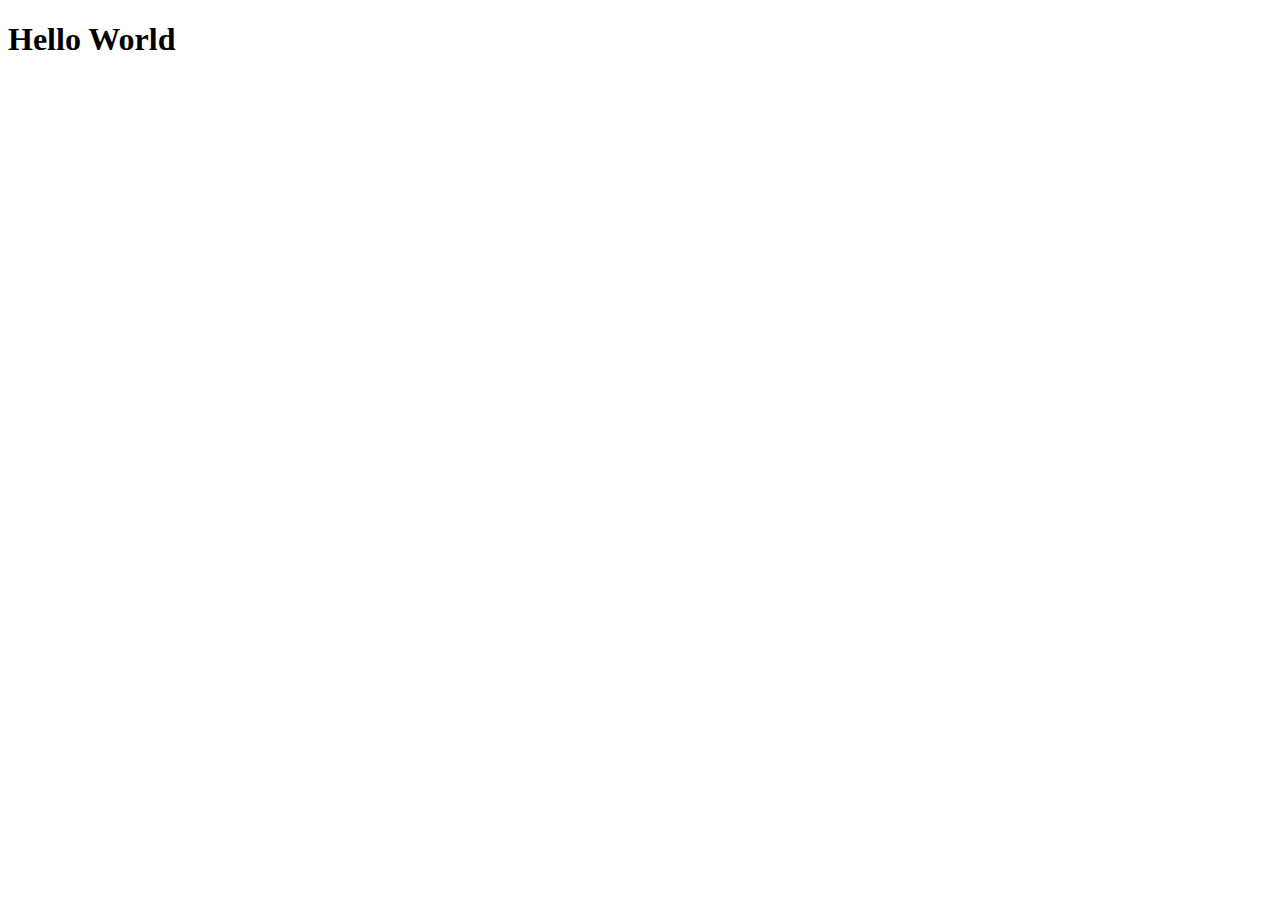
==== rename.html @ 617a8c75 "lv1" ====
<!DOCTYPE html>
<html lang="en">
<head>
    <meta charset="UTF-8">
    <meta name="viewport" content="width=device-width, initial-scale=1.0">
    <title>テスト</title>
</head>
<body>
    <h1>Hello World</h1>
</body>
</html>
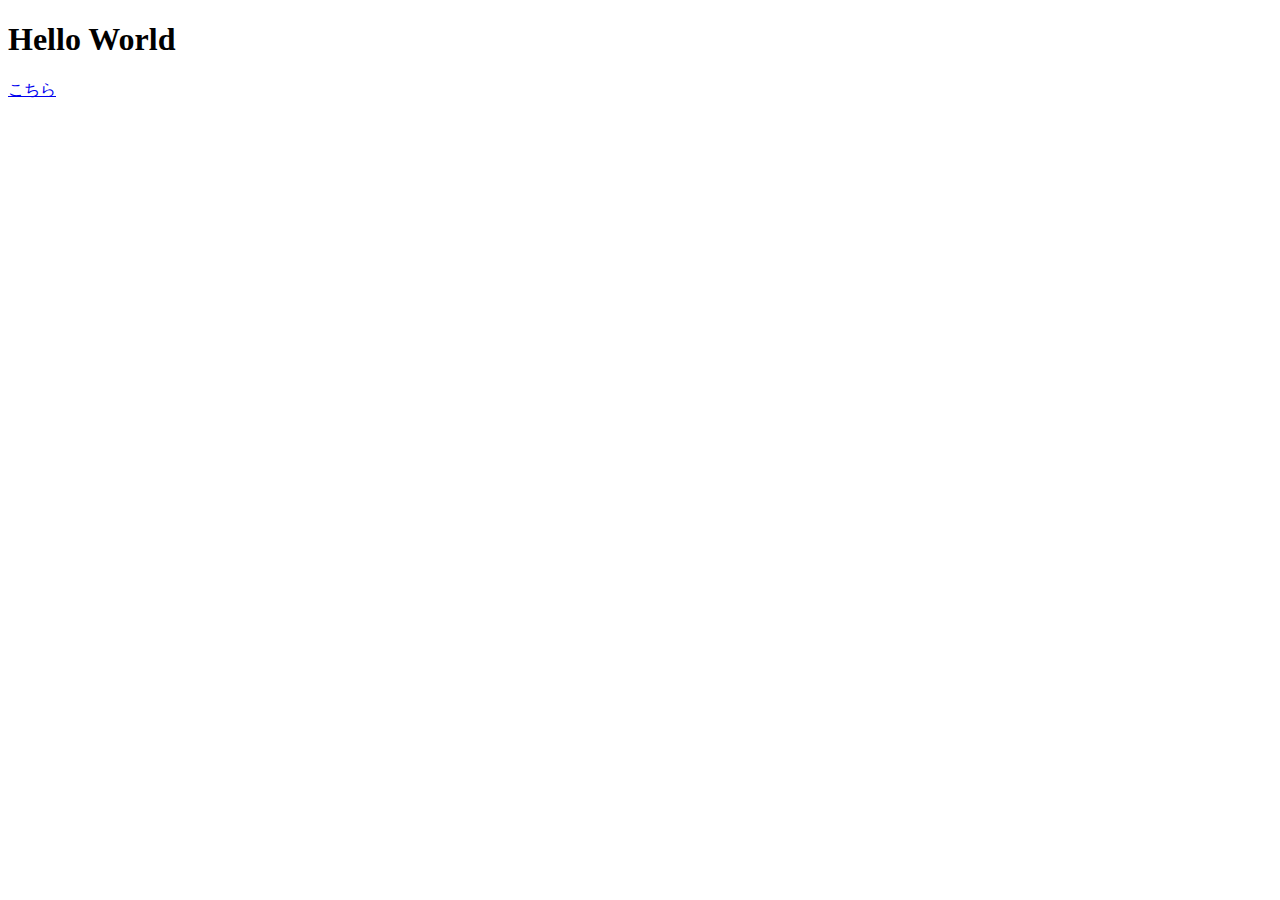
==== commit 6775698e: "lv1" ====
--- a/rename.html
+++ b/rename.html
@@ -7,5 +7,6 @@
 </head>
 <body>
     <h1>Hello World</h1>
+    <a href="lv_1_HP/index.html">こちら</a>
 </body>
 </html>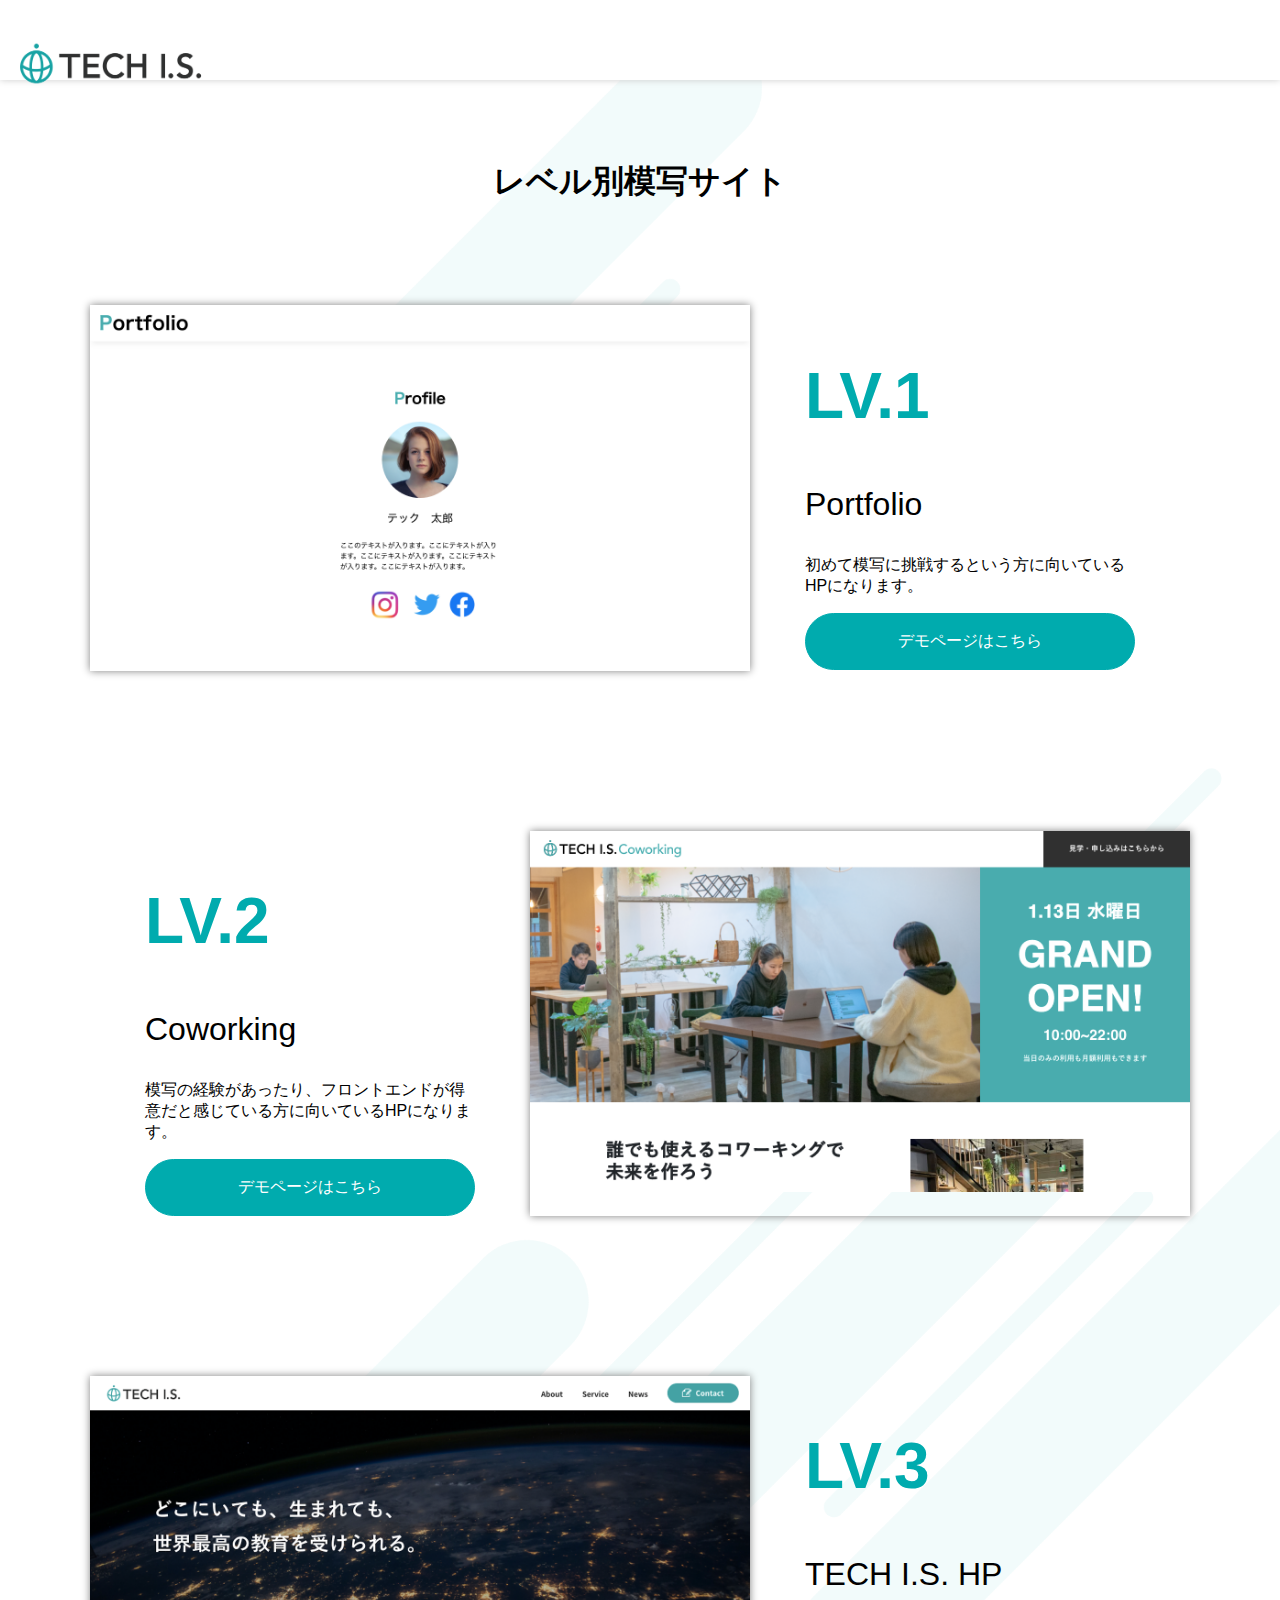
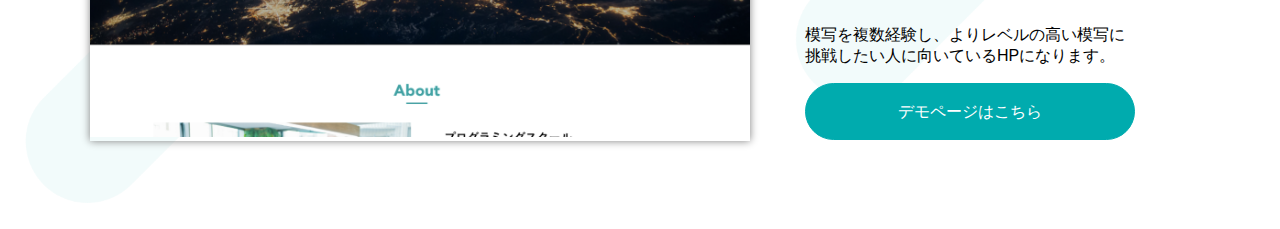
==== commit 20f0b564: "complete!" ====
--- a/rename.html
+++ b/rename.html
@@ -3,10 +3,83 @@
 <head>
     <meta charset="UTF-8">
     <meta name="viewport" content="width=device-width, initial-scale=1.0">
-    <title>テスト</title>
+    <!-- ORG CSS -->
+    <link rel="stylesheet" href="style.css">
+    <!-- Bootstarap -->
+    <link href="https://cdn.jsdelivr.net/npm/bootstrap@5.0.0-beta1/dist/css/bootstrap.min.css" rel="stylesheet" integrity="sha384-giJF6kkoqNQ00vy+HMDP7azOuL0xtbfIcaT9wjKHr8RbDVddVHyTfAAsrekwKmP1" crossorigin="anonymous">
+    <!-- font-family -->
+    <link rel="preconnect" href="https://fonts.gstatic.com">
+    <link href="https://fonts.googleapis.com/css2?family=Sawarabi+Gothic&display=swap" rel="stylesheet">
+
+    <title>模写一覧</title>
 </head>
 <body>
-    <h1>Hello World</h1>
-    <a href="lv_1_HP/index.html">こちら</a>
+    <header class="header">
+        <h1 class="logo">
+            <img src="img/logo.png" alt="テックアイエスロゴ">
+        </h1>
+    </header>
+    <div class="main-wrapper">
+        <div class="title-wrapper">
+            <h1>レベル別模写サイト</h1>
+        </div>
+        <div class="content-wrapper">
+            <div class="hp-item">
+                <div class="hp-img">
+                    <a href="lv_1_HP/index.html">
+                        <img src="img/lv1.png" alt="lv1_HP">
+                    </a>
+                </div>
+                <div class="hp-sentence">
+                    <h2 class="hp-lv">LV.1</h2>
+                    <p class="hp-txt-b">Portfolio</p>
+                    <p class="hp-txt">初めて模写に挑戦するという方に向いているHPになります。</p>
+                    <a href="lv_1_HP/index.html">
+                        <div class="button">
+                            <p>デモページはこちら</p>
+                        </div>
+                    </a>
+                </div>
+                
+            </div>
+
+            <div class="hp-item">
+                <div class="hp-sentence">
+                    <h2 class="hp-lv">LV.2</h2>
+                    <p class="hp-txt-b">Coworking</p>
+                    <p class="hp-txt">模写の経験があったり、フロントエンドが得意だと感じている方に向いているHPになります。</p>
+                    <a href="https://techis.jp/lp-coworking/coworking.html">
+                        <div class="button">
+                            <p>デモページはこちら</p>
+                        </div>
+                    </a>
+                </div>
+                <div class="hp-img">
+                    <a href="https://techis.jp/lp-coworking/coworking.html">
+                        <img src="img/lv2.png" alt="lv2_HP">
+                    </a>
+                </div>
+            </div>
+
+            <div class="hp-item">
+                <div class="hp-img">
+                    <a href="lv_1_HP/index.html">
+                        <img src="img/lv3.png" alt="lv2_HP">
+                    </a>
+                </div>
+                <div class="hp-sentence">
+                    <h2 class="hp-lv">LV.3</h2>
+                    <p class="hp-txt-b">TECH I.S. HP</p>
+                    <p class="hp-txt">模写を複数経験し、よりレベルの高い模写に挑戦したい人に向いているHPになります。</p>
+                    <a href="lv_1_HP/index.html">
+                        <div class="button">
+                            <p>デモページはこちら</p>
+                        </div>
+                    </a>
+                </div>
+            </div>
+        </div>
+    </div>
+
 </body>
 </html>--- a/style.css
+++ b/style.css
@@ -0,0 +1,94 @@
+body{
+    font-family: YuGothic,'Yu Gothic',sans-serif;
+    background-image: url(img/back.png);
+    background-size: cover;
+}
+
+.header{
+    box-shadow: #ccc 0 0px 7px;
+    background-color: #fff;
+    height: 80px;
+    position: fixed;
+    top: 0;
+    right: 0;
+    left: 0;
+    z-index: 999;
+}
+
+.logo{
+    width: 191px;
+}
+
+.logo img{
+    width: 100%;
+    margin: 15px;
+}
+
+.main-wrapper{
+    max-width: 1100px;
+    width: 100%;
+    margin: 0 auto;
+    margin-top: 160px;
+}
+
+.title-wrapper{
+    text-align: center;
+}
+
+.title-wrapper h1{
+    font-weight: 700;
+}
+
+.hp-item{
+    display: flex;
+    padding: 80px 0;
+}
+
+.hp-img{
+    width: 60%;
+    box-shadow: 0 0 8px gray;
+}
+
+.hp-img img{
+    width: 100%;
+}
+
+.hp-sentence{
+    width: 30%;
+    margin: 0 auto;
+}
+
+.hp-lv{
+    color: #00abae;
+    font-size: 4rem;
+    font-weight: 700;
+}
+
+.hp-txt-b{
+    font-size: 2rem;
+    font-weight: 500;
+}
+
+.button{
+    border: 1px solid #00abae;
+    background: #00abae;
+    height: 55px;
+    border-radius: 30px;
+    position: relative;
+    transition: background-color 1s;
+}
+
+.button p{
+    color: white;
+    position: absolute;
+    top: 50%;
+    left: 50%;
+    transform: translateY(-50%) translateX(-50%);
+    -webkit- transform: translateY(-50%) translateX(-50%);
+    margin: auto;
+}
+
+.button:hover{
+    background: #6cd9db;
+    border: 1px solid #6cd9db;
+}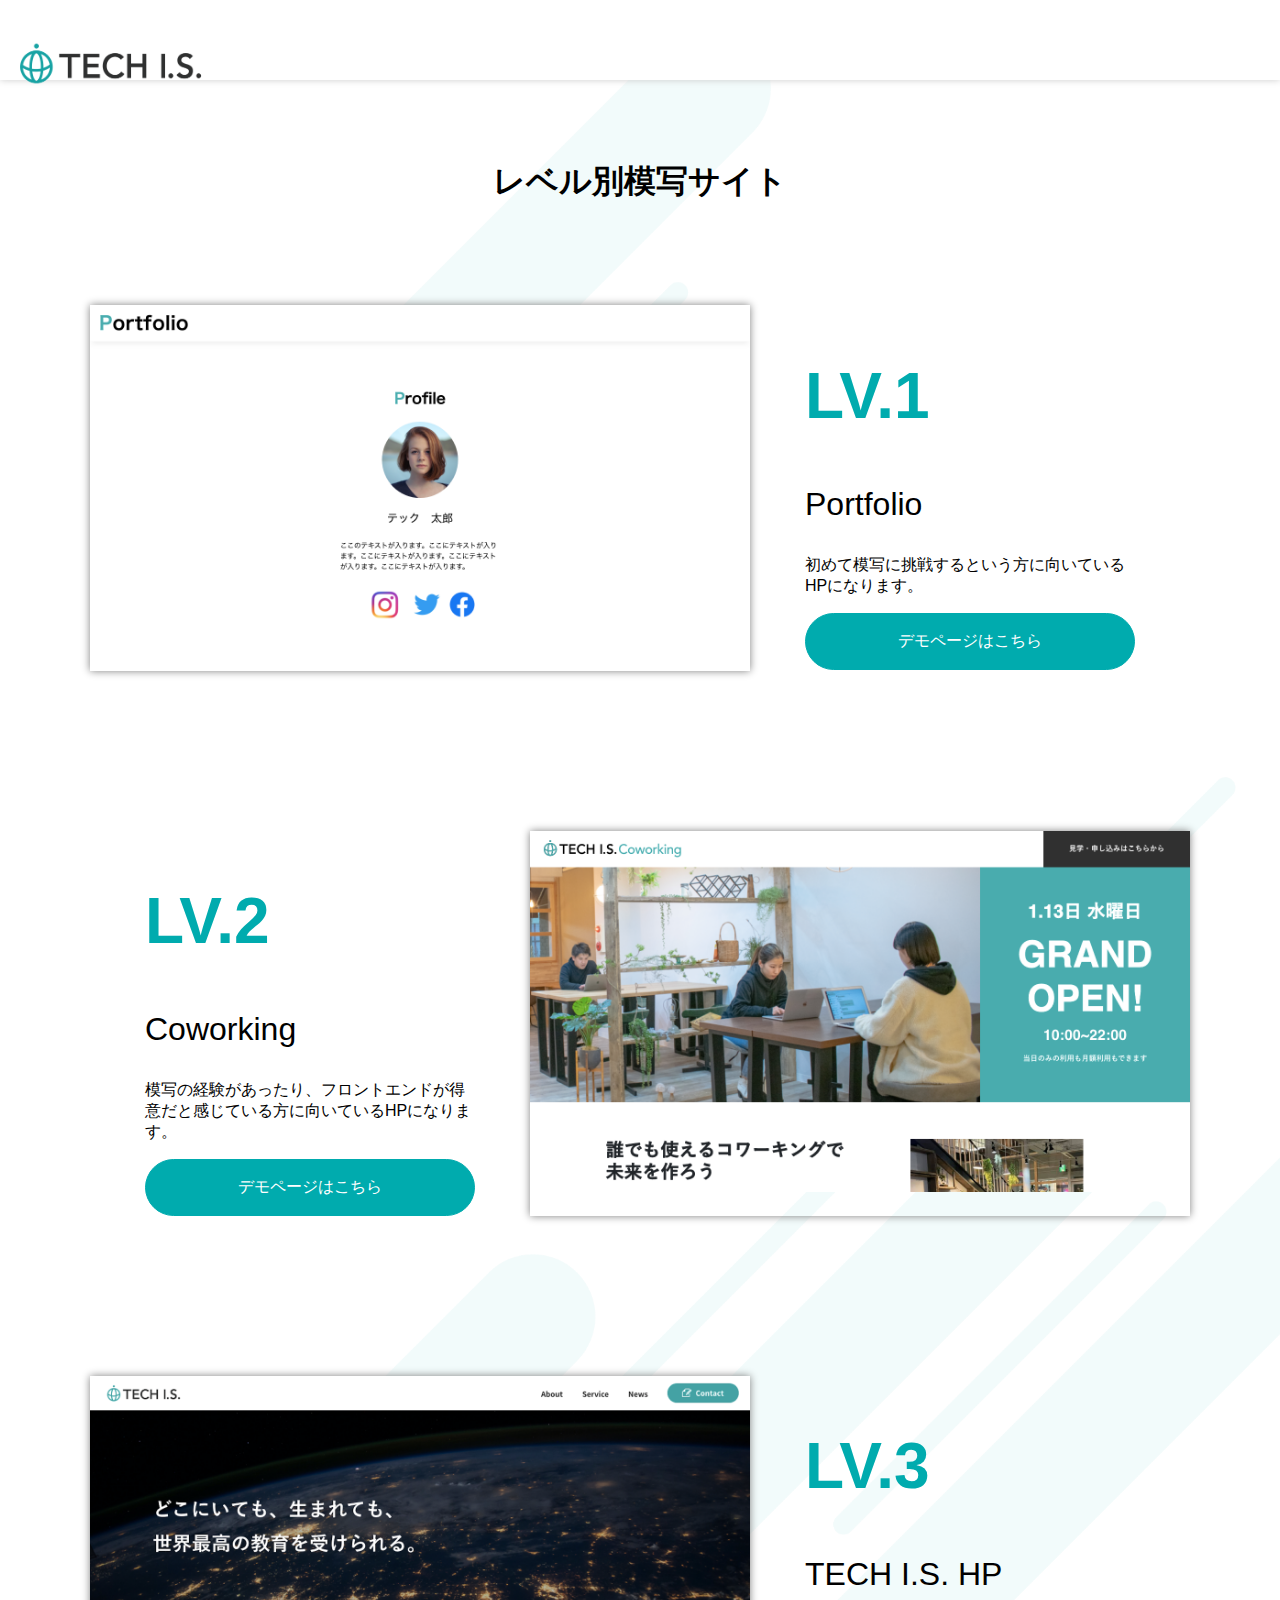
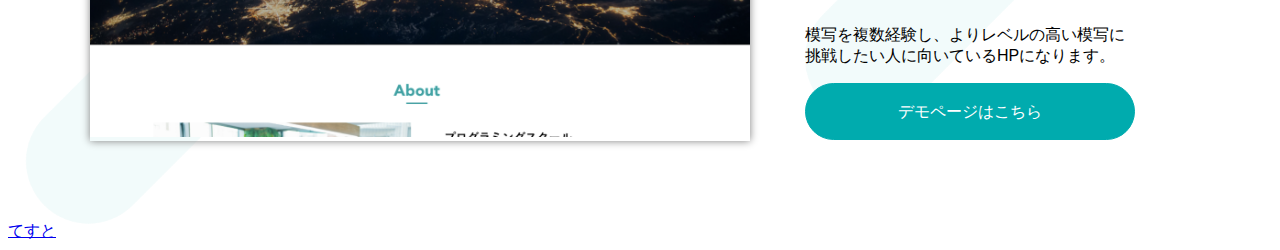
==== commit c06f6d5d: "test" ====
--- a/rename.html
+++ b/rename.html
@@ -80,6 +80,6 @@
             </div>
         </div>
     </div>
-
+<a href="wordpress-heroku-master">てすと</a>
 </body>
 </html>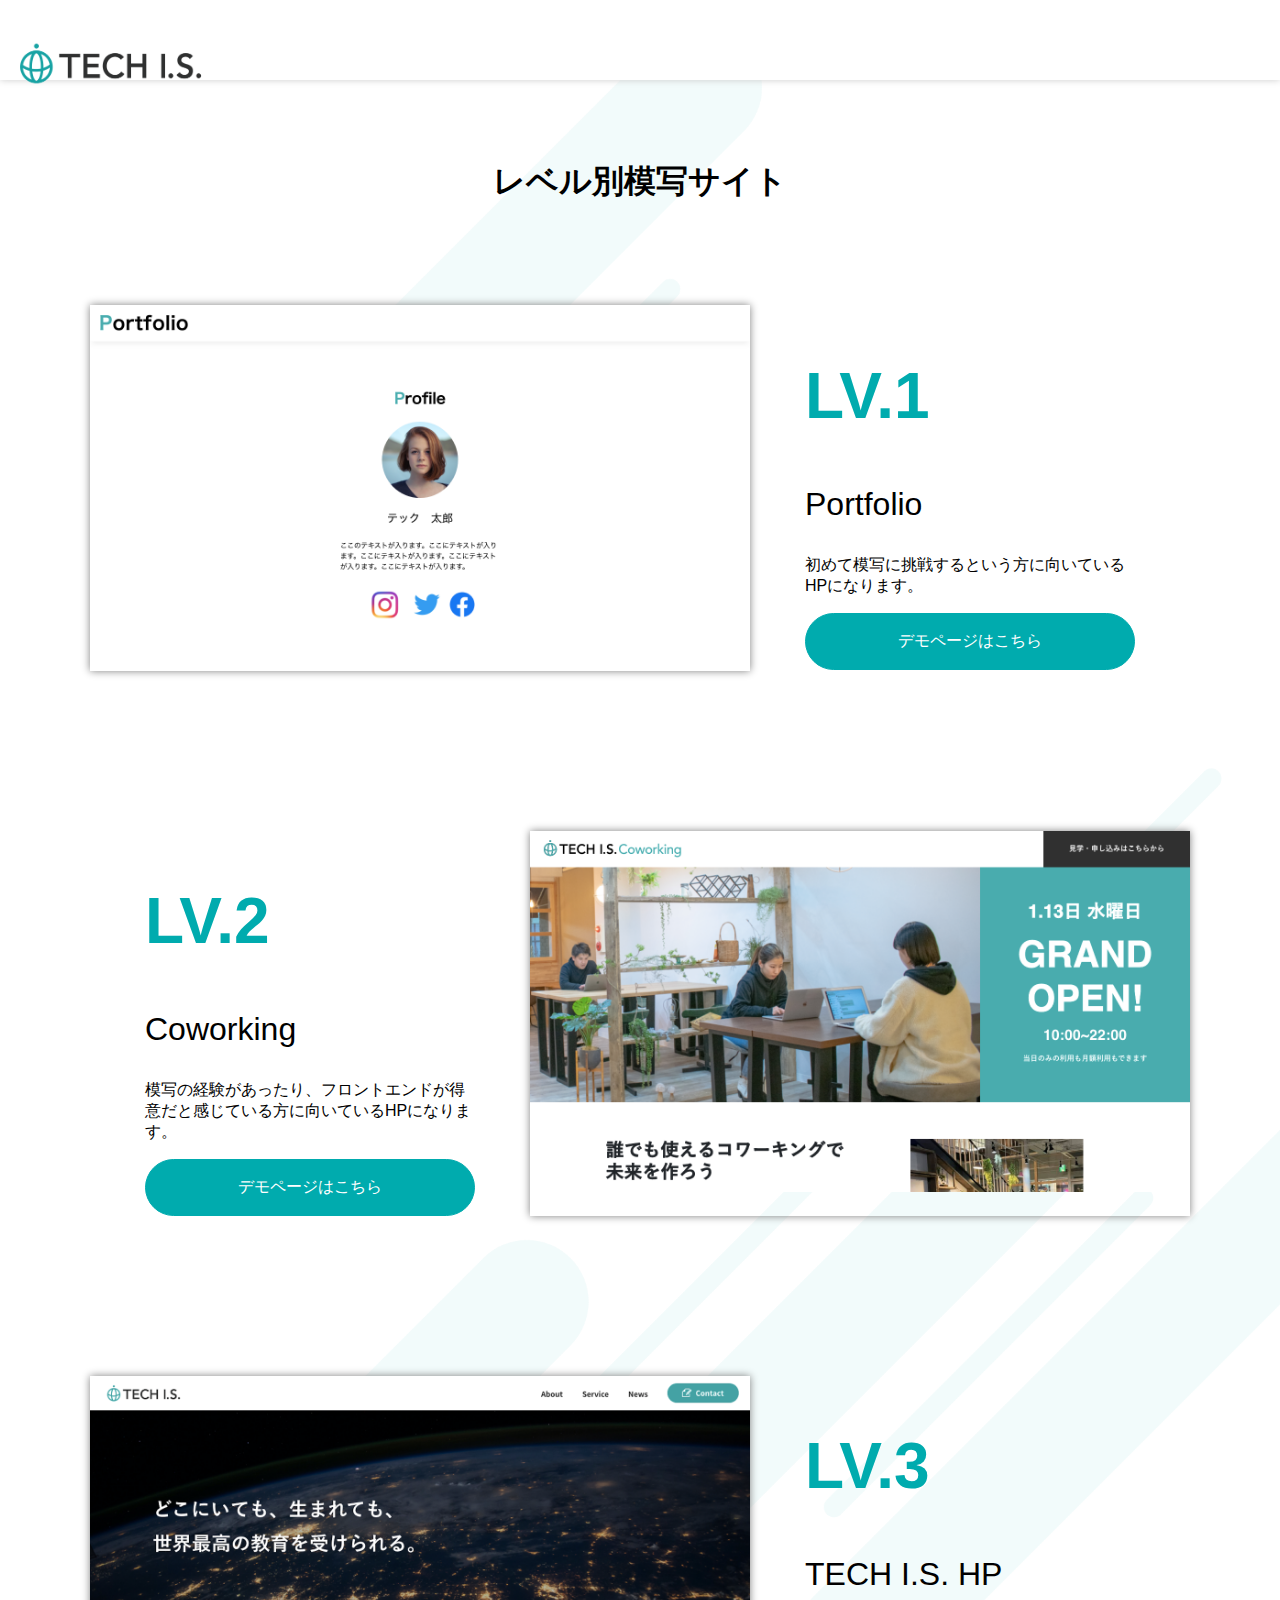
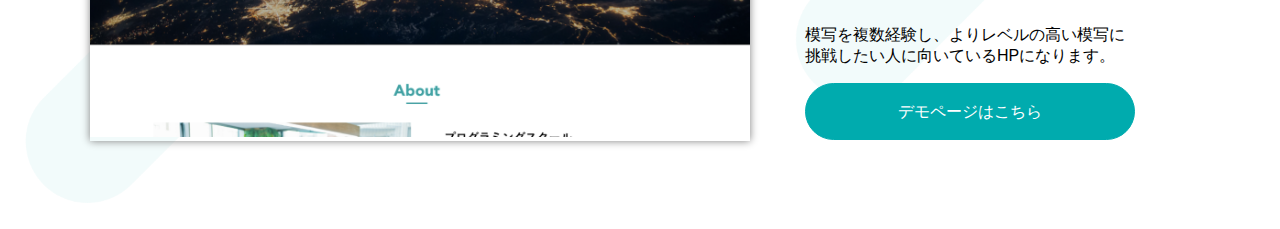
==== commit 9599d58b: "完成" ====
--- a/rename.html
+++ b/rename.html
@@ -26,7 +26,7 @@
         <div class="content-wrapper">
             <div class="hp-item">
                 <div class="hp-img">
-                    <a href="lv_1_HP/index.html">
+                    <a href="lv_1_HP/index.html" target="_blank" rel="noopener">
                         <img src="img/lv1.png" alt="lv1_HP">
                     </a>
                 </div>
@@ -55,7 +55,7 @@
                     </a>
                 </div>
                 <div class="hp-img">
-                    <a href="https://techis.jp/lp-coworking/coworking.html">
+                    <a href="https://techis.jp/lp-coworking/coworking.html" target="_blank">
                         <img src="img/lv2.png" alt="lv2_HP">
                     </a>
                 </div>
@@ -63,7 +63,7 @@
 
             <div class="hp-item">
                 <div class="hp-img">
-                    <a href="lv_1_HP/index.html">
+                    <a href="lv_3_HP/index.html">
                         <img src="img/lv3.png" alt="lv2_HP">
                     </a>
                 </div>
@@ -71,7 +71,7 @@
                     <h2 class="hp-lv">LV.3</h2>
                     <p class="hp-txt-b">TECH I.S. HP</p>
                     <p class="hp-txt">模写を複数経験し、よりレベルの高い模写に挑戦したい人に向いているHPになります。</p>
-                    <a href="lv_1_HP/index.html">
+                    <a href="lv_3_HP/index.html">
                         <div class="button">
                             <p>デモページはこちら</p>
                         </div>
@@ -80,6 +80,6 @@
             </div>
         </div>
     </div>
-<a href="wordpress-heroku-master">てすと</a>
+
 </body>
 </html>